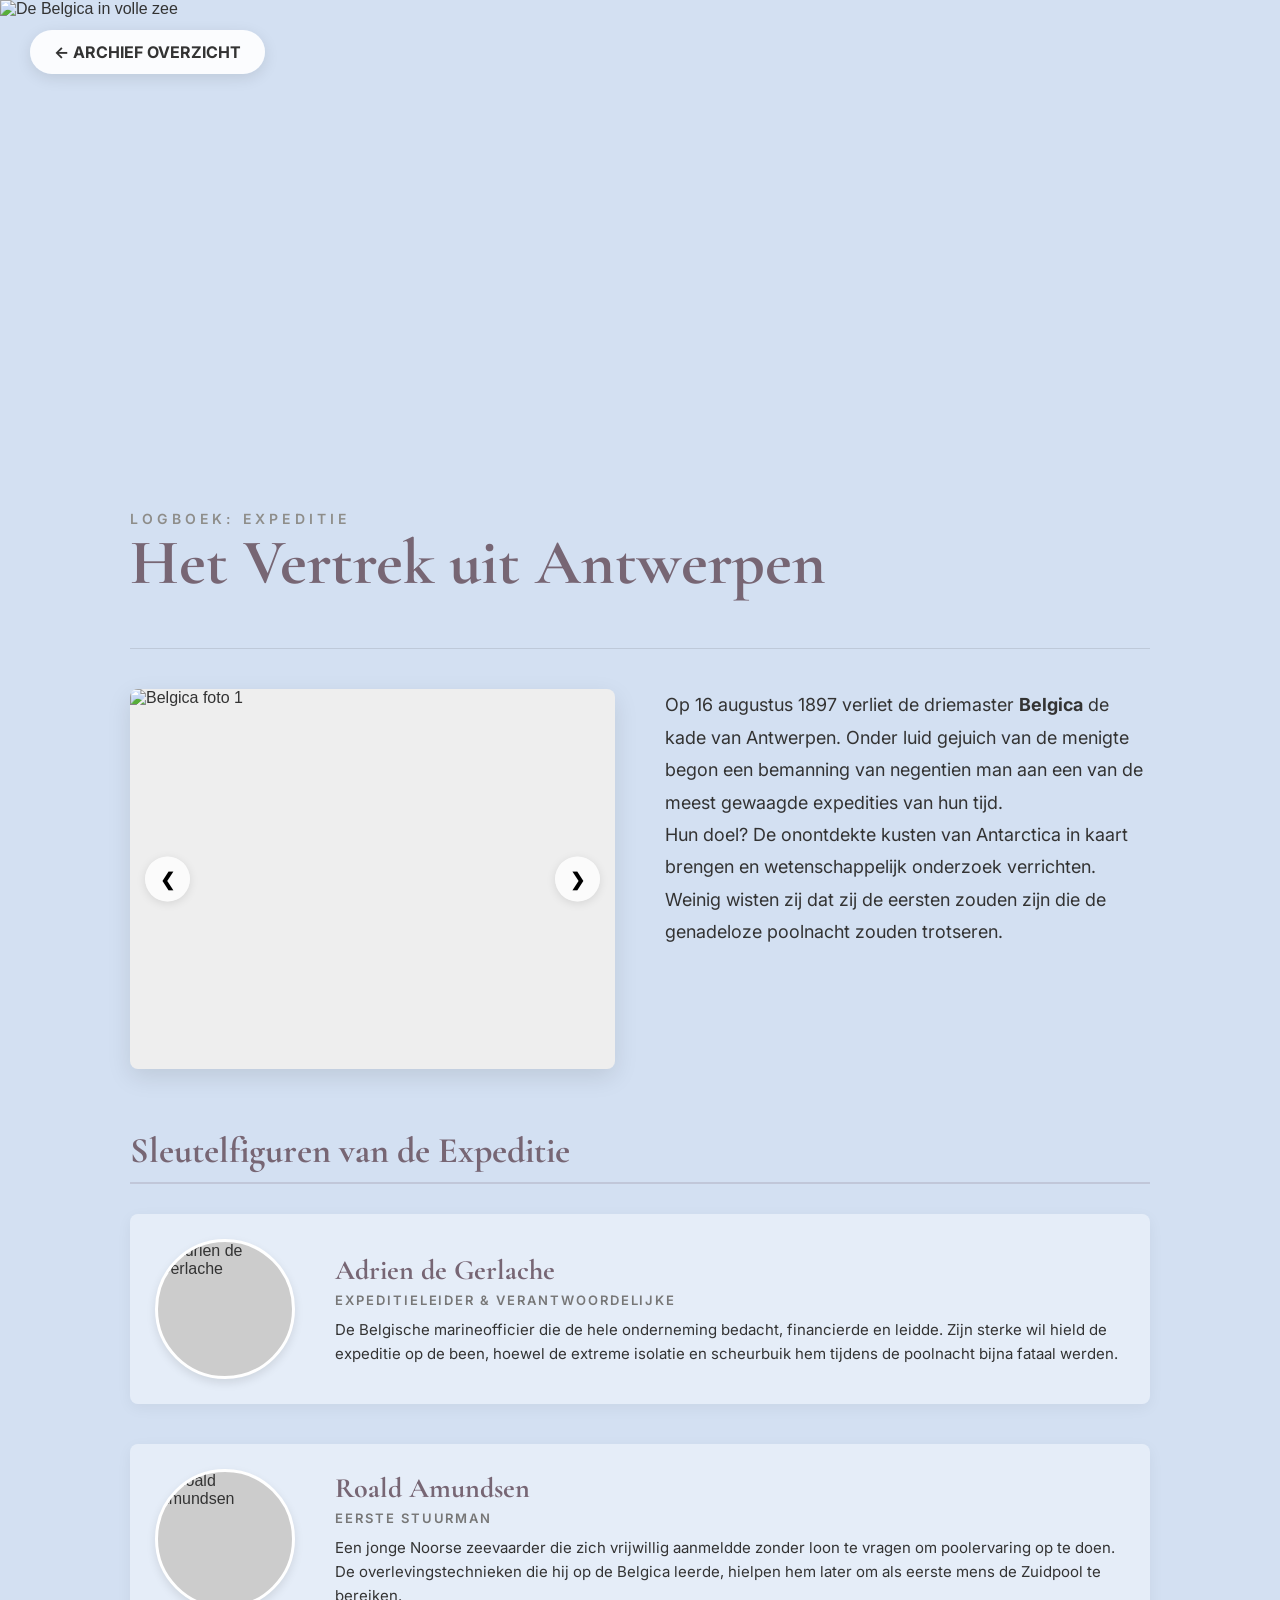
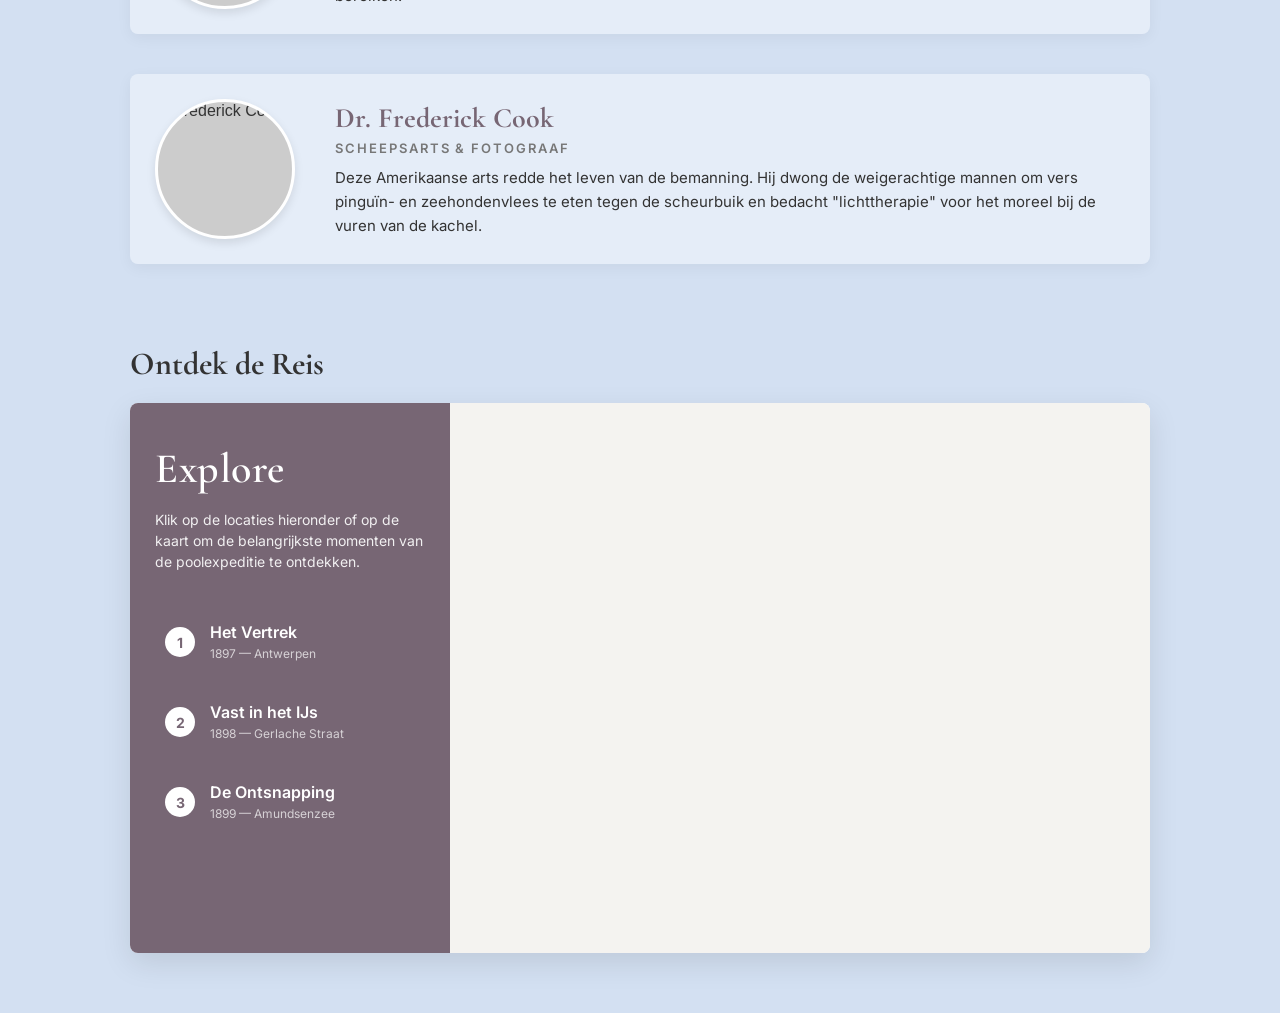
==== belgicakaart.html @ 5bc971d2 "Add files via upload" ====
<!DOCTYPE html>
<html lang="nl">
<head>
    <meta charset="UTF-8">
    <meta name="viewport" content="width=device-width, initial-scale=1.0">
    <title>1897 - De Expeditie van de Belgica</title>
    <link href="https://fonts.googleapis.com/css2?family=Cormorant+Garamond:wght@600&family=Inter:wght@400;600&display=swap" rel="stylesheet">
    <link rel="stylesheet" href="style.css">
    
    <link rel="stylesheet" href="https://unpkg.com/leaflet@1.9.4/dist/leaflet.css" integrity="sha256-p4NxAoJBhIIN+hmNHrzRCf9tD/miZyoHS5obTRR9BMY=" crossorigin="" />

    <style>
        /* Basis Styling */
        body {
            background-color: rgb(211, 224, 242); 
            margin: 0;
            padding: 0;
            overflow-y: auto; 
            height: auto;
        }

        /* De Header Foto */
        .bleed-header {
            width: 100%;
            height: 50vh; 
            overflow: hidden;
            position: relative;
        }

        .bleed-header img {
            width: 100%;
            height: 100%;
            object-fit: cover; 
            display: block;
        }

        /* De Content Container */
        .content-container {
            max-width: 1100px; 
            margin: 0 auto;
            padding: 60px 40px;
            background-color: transparent;
        }

        .titel-sectie {
            border-bottom: 1px solid rgba(0,0,0,0.1);
            padding-bottom: 40px;
            margin-bottom: 40px;
        }

        .titel-sectie h1 {
            font-family: 'Cormorant Garamond', serif;
            font-size: 64px;
            color: rgb(119, 102, 116);
            margin: 0 0 10px 0;
            line-height: 1.1;
        }

        .titel-sectie .subtitel {
            font-family: 'Inter', sans-serif;
            font-size: 14px;
            letter-spacing: 0.3em;
            text-transform: uppercase;
            color: #8e8d8a;
            font-weight: 600;
        }

        /* Twee kolommen grid voor Carrousel + Tekst */
        .verhaal-grid {
            display: grid;
            grid-template-columns: 1fr 1fr; 
            gap: 50px; 
            align-items: start;
            margin-bottom: 60px;
        }

        .beschrijving {
            font-family: 'Inter', sans-serif;
            font-size: 18px;
            line-height: 1.8;
            color: #333;
        }

        /* Carrousel Styling */
        .carousel-box {
            position: relative;
            width: 100%;
            height: 380px; 
            background: #eee;
            border-radius: 8px;
            overflow: hidden;
            box-shadow: 0 8px 25px rgba(0,0,0,0.1);
        }

        .carousel-slides {
            width: 100%;
            height: 100%;
            position: relative;
        }

        .slide {
            position: absolute;
            inset: 0;
            opacity: 0;
            transition: opacity 0.5s ease-in-out; 
            object-fit: cover;
            width: 100%;
            height: 100%;
        }

        .slide.active {
            opacity: 1; 
        }

        .carousel-btn {
            position: absolute;
            top: 50%;
            transform: translateY(-50%);
            background: rgba(255, 255, 255, 0.8);
            border: none;
            width: 45px;
            height: 45px;
            border-radius: 50%;
            cursor: pointer;
            font-size: 18px;
            font-weight: bold;
            display: flex;
            align-items: center;
            justify-content: center;
            box-shadow: 0 2px 10px rgba(0,0,0,0.1);
            transition: 0.2s;
            z-index: 10;
        }

        .carousel-btn:hover {
            background: #ffffff;
            transform: translateY(-50%) scale(1.1);
        }

        .btn-prev { left: 15px; }
        .btn-next { right: 15px; }

        /* --- NIEUW: Bemanning Sectie (Onder elkaar met tekst ernaast) --- */
        .sectie-titel {
            font-family: 'Cormorant Garamond', serif;
            font-size: 36px;
            color: rgb(119, 102, 116);
            margin-top: 60px;
            margin-bottom: 30px;
            border-bottom: 2px solid rgba(119, 102, 116, 0.2);
            padding-bottom: 10px;
        }

        .bemanning-lijst {
            display: flex;
            flex-direction: column;
            gap: 40px;
            margin-bottom: 80px;
        }

        .bemanand-lid {
            display: flex;
            align-items: center;
            gap: 40px;
            background: rgba(255, 255, 255, 0.4);
            padding: 25px;
            border-radius: 8px;
            box-shadow: 0 4px 15px rgba(0,0,0,0.05);
        }

        /* Ronde stijlvolle foto's van de crew */
        .crew-foto {
            width: 140px;
            height: 140px;
            border-radius: 50%;
            object-fit: cover;
            border: 3px solid white;
            box-shadow: 0 4px 10px rgba(0,0,0,0.1);
            flex-shrink: 0;
            background-color: #ccc; /* Fallback kleur */
        }

        .crew-info {
            font-family: 'Inter', sans-serif;
        }

        .crew-info h4 {
            font-family: 'Cormorant Garamond', serif;
            font-size: 28px;
            margin: 0 0 5px 0;
            color: rgb(119, 102, 116);
        }

        .crew-functie {
            font-size: 13px;
            text-transform: uppercase;
            letter-spacing: 0.15em;
            color: #777;
            font-weight: 600;
            margin-bottom: 10px;
            display: block;
        }

        .crew-biografie {
            font-size: 15px;
            line-height: 1.6;
            color: #333;
            margin: 0;
        }

        /* Kaart & Explore Layout */
        .kaart-sectie-wrapper {
            display: grid;
            grid-template-columns: 320px 1fr; 
            background: #fff;
            border-radius: 8px;
            box-shadow: 0 10px 30px rgba(0,0,0,0.1);
            overflow: hidden;
        }

        /* Linkerkant: Explore Zijbalk */
        .explore-sidebar {
            background-color: rgb(119, 102, 116); 
            color: white;
            padding: 40px 25px;
            font-family: 'Inter', sans-serif;
        }

        .explore-sidebar h2 {
            font-family: 'Cormorant Garamond', serif;
            font-size: 42px;
            margin: 0 0 15px 0;
            font-weight: 600;
            letter-spacing: 0.5px;
        }

        .explore-sidebar p {
            font-size: 14px;
            line-height: 1.5;
            opacity: 0.9;
            margin-bottom: 35px;
        }

        .explore-list {
            list-style: none;
            padding: 0;
            margin: 0;
        }

        .explore-item {
            display: flex;
            align-items: center;
            padding: 15px 10px;
            margin-bottom: 10px;
            cursor: pointer;
            border-radius: 6px;
            transition: background 0.2s ease, transform 0.2s ease;
        }

        .explore-item:hover {
            background: rgba(255, 255, 255, 0.15);
            transform: translateX(5px);
        }

        .explore-number {
            width: 30px;
            height: 30px;
            background-color: white;
            color: rgb(119, 102, 116);
            border-radius: 50%;
            display: flex;
            align-items: center;
            justify-content: center;
            font-weight: bold;
            font-size: 14px;
            margin-right: 15px;
            flex-shrink: 0;
        }

        .explore-text h3 {
            margin: 0;
            font-size: 16px;
            font-weight: 600;
        }
        
        .explore-text span {
            font-size: 12px;
            opacity: 0.7;
        }

        /* Rechterkant: De Leaflet Kaart */
        #map {
            width: 100%;
            height: 550px; 
            background-color: #f4f3f0;
        }

        .custom-pin {
            background-color: rgb(119, 102, 116);
            color: white;
            border: 2px solid white;
            border-radius: 50%;
            text-align: center;
            font-family: 'Inter', sans-serif;
            font-weight: bold;
            font-size: 14px;
            line-height: 26px; 
            box-shadow: 0 3px 10px rgba(0,0,0,0.3);
        }

        .leaflet-popup-content-wrapper {
            font-family: 'Inter', sans-serif;
            border-radius: 6px;
            padding: 5px;
        }
        
        .leaflet-popup-content h4 {
            font-family: 'Cormorant Garamond', serif;
            font-size: 20px;
            margin: 0 0 5px 0;
            color: rgb(119, 102, 116);
        }

        .leaflet-popup-content p {
            margin: 0;
            font-size: 13px;
            color: #555;
            line-height: 1.4;
        }

        /* Tijdlijn Styling */
        .tijdlijn-container {
            margin-top: 50px;
            background-color: rgb(119, 102, 116);
            padding: 30px 40px 40px 40px;
            border-radius: 8px;
            box-shadow: 0 8px 25px rgba(0,0,0,0.1);
            color: white;
            font-family: 'Inter', sans-serif;
            text-align: center;
        }

        .tijdlijn-titel {
            font-size: 12px;
            letter-spacing: 0.2em;
            text-transform: uppercase;
            opacity: 0.8;
            margin-bottom: 30px;
        }

        .tijdlijn-balk {
            position: relative;
            display: flex;
            justify-content: space-between;
            max-width: 800px;
            margin: 0 auto;
            padding-top: 15px;
        }

        .tijdlijn-balk::before {
            content: '';
            position: absolute;
            top: 22px;
            left: 0;
            width: 100%;
            height: 3px;
            background-color: rgba(255, 255, 255, 0.4);
            z-index: 1;
        }

        .tijdlijn-punt {
            position: relative;
            z-index: 2;
            cursor: pointer;
            display: flex;
            flex-direction: column;
            align-items: center;
            width: 80px;
        }

        .tijdlijn-bol {
            width: 16px;
            height: 16px;
            background-color: white;
            border: 4px solid rgb(119, 102, 116);
            border-radius: 50%;
            transition: transform 0.2s, background-color 0.2s;
        }

        .tijdlijn-jaar {
            margin-top: 12px;
            font-weight: bold;
            font-size: 16px;
        }

        .tijdlijn-punt:hover .tijdlijn-bol {
            transform: scale(1.3);
            background-color: rgb(211, 224, 242);
        }

        /* Terug Knop */
        .terug-knop {
            position: fixed;
            top: 30px;
            left: 30px;
            z-index: 100;
            background: rgba(255,255,255,0.9);
            padding: 12px 24px;
            border-radius: 40px;
            text-decoration: none;
            color: #333;
            font-family: 'Inter', sans-serif;
            font-weight: bold;
            box-shadow: 0 4px 15px rgba(0,0,0,0.1);
            transition: 0.3s;
        }

        .terug-knop:hover {
            transform: scale(1.05);
            background: #fff;
        }
    </style>
</head>
<body>

    <a href="index.html" class="terug-knop">← ARCHIEF OVERZICHT</a>

    <header class="bleed-header">
        <img src="images/3142_belgica.jpg" alt="De Belgica in volle zee">
    </header>

    <main class="content-container">
        <section class="titel-sectie">
            <span class="subtitel">Logboek: Expeditie</span>
            <h1>Het Vertrek uit Antwerpen</h1>
        </section>

        <div class="verhaal-grid">
            <div class="carousel-box">
                <button class="carousel-btn btn-prev" onclick="changeSlide(-1)">❮</button>
                <button class="carousel-btn btn-next" onclick="changeSlide(1)">❯</button>
                
                <div class="carousel-slides">
                    <img src="images/5318_belgica-in-antwerpen.jpg" class="slide active" alt="Belgica foto 1">
                    <img src="images/5602_belgica.jpg" class="slide" alt="Belgica foto 2">
                    <img src="images/3146_belgica.jpg" class="slide" alt="Belgica foto 3">
                    <img src="images/8995_de-belgica-in-oostende-in-1905.jpg" class="slide" alt="Belgica foto 4">
                </div>
            </div>

            <section class="beschrijving">
                <p>
                    Op 16 augustus 1897 verliet de driemaster <strong>Belgica</strong> de kade van Antwerpen. 
                    Onder luid gejuich van de menigte begon een bemanning van negentien man aan een van de 
                    meest gewaagde expedities van hun tijd. 
                </p>
                <p>
                    Hun doel? De onontdekte kusten van Antarctica in kaart brengen en wetenschappelijk onderzoek 
                    verrichten. Weinig wisten zij dat zij de eersten zouden zijn die de genadeloze poolnacht 
                    zouden trotseren.
                </p>
            </section>
        </div>

        <h3 class="sectie-titel">Sleutelfiguren van de Expeditie</h3>
        <div class="bemanning-lijst">
            
            <div class="bemanand-lid">
                <img src="images/3141_adrien-de-gerlache.jpg" alt="Adrien de Gerlache" class="crew-foto">
                <div class="crew-info">
                    <h4>Adrien de Gerlache</h4>
                    <span class="crew-functie">Expeditieleider & Verantwoordelijke</span>
                    <p class="crew-biografie">
                        De Belgische marineofficier die de hele onderneming bedacht, financierde en leidde. Zijn sterke wil hield de expeditie op de been, hoewel de extreme isolatie en scheurbuik hem tijdens de poolnacht bijna fataal werden.
                    </p>
                </div>
            </div>

            <div class="bemanand-lid">
                <img src="images/12496_roald-amundsen.jpg" alt="Roald Amundsen" class="crew-foto">
                <div class="crew-info">
                    <h4>Roald Amundsen</h4>
                    <span class="crew-functie">Eerste Stuurman</span>
                    <p class="crew-biografie">
                        Een jonge Noorse zeevaarder die zich vrijwillig aanmeldde zonder loon te vragen om poolervaring op te doen. De overlevingstechnieken die hij op de Belgica leerde, hielpen hem later om als eerste mens de Zuidpool te bereiken.
                    </p>
                </div>
            </div>

            <div class="bemanand-lid">
                <img src="images/12500_frederick-albert-cook.jpg" alt="Frederick Cook" class="crew-foto">
                <div class="crew-info">
                    <h4>Dr. Frederick Cook</h4>
                    <span class="crew-functie">Scheepsarts & Fotograaf</span>
                    <p class="crew-biografie">
                        Deze Amerikaanse arts redde het leven van de bemanning. Hij dwong de weigerachtige mannen om vers pinguïn- en zeehondenvlees te eten tegen de scheurbuik en bedacht "lichttherapie" voor het moreel bij de vuren van de kachel.
                    </p>
                </div>
            </div>

        </div>


        <h3 style="font-family: 'Cormorant Garamond'; font-size: 32px; margin-bottom: 20px;">Ontdek de Reis</h3>
        <div class="kaart-sectie-wrapper">
            
            <aside class="explore-sidebar">
                <h2>Explore</h2>
                <p>Klik op de locaties hieronder of op de kaart om de belangrijkste momenten van de poolexpeditie te ontdekken.</p>
                
                <ul class="explore-list">
                    <li class="explore-item" onclick="focusOnMarker(0)">
                        <div class="explore-number">1</div>
                        <div class="explore-text">
                            <h3>Het Vertrek</h3>
                            <span>1897 — Antwerpen</span>
                        </div>
                    </li>
                    <li class="explore-item" onclick="focusOnMarker(1)">
                        <div class="explore-number">2</div>
                        <div class="explore-text">
                            <h3>Vast in het IJs</h3>
                            <span>1898 — Gerlache Straat</span>
                        </div>
                    </li>
                    <li class="explore-item" onclick="focusOnMarker(2)">
                        <div class="explore-number">3</div>
                        <div class="explore-text">
                            <h3>De Ontsnapping</h3>
                            <span>1899 — Amundsenzee</span>
                        </div>
                    </li>
                </ul>
            </aside>

            <div id="map"></div>
        </div>

        

    </main>

    <script src="https://unpkg.com/leaflet@1.9.4/dist/leaflet.js" integrity="sha256-20nQCchB9co0qIjJZRGuk2/Z9VM+kNiyxNV1lvTlZBo=" crossorigin=""></script>

    <script>
        /* --- CAROUSEL LOGICA --- */
        let currentSlide = 0;
        const slides = document.querySelectorAll('.slide');

        function changeSlide(direction) {
            slides[currentSlide].classList.remove('active');
            currentSlide = (currentSlide + direction + slides.length) % slides.length;
            slides[currentSlide].classList.add('active');
        }

        /* --- INTERACTIEVE KAART LOGICA (LEAFLET) --- */
        const map = L.map('map').setView([-22.0, -35.0], 2);

        L.tileLayer('https://{s}.basemaps.cartocdn.com/light_all/{z}/{x}/{y}{r}.png', {
            attribution: '&copy; OpenStreetMap &copy; CARTO'
        }).addTo(map);

        const routePoints = [
            [51.2213, 4.4051],   
            [51.2305, 2.9200],   
            [28.2916, -16.6291], 
            [-22.9068, -43.1729],
            [-54.8019, -68.3030],
            [-64.7500, -62.5000],
            [-71.5000, -86.0000] 
        ];

        const routeLine = L.polyline(routePoints, {
            color: 'rgb(119, 102, 116)', 
            weight: 3,
            dashArray: '6, 8', 
            opacity: 0.85
        }).addTo(map);

        const markerStorage = [];

        const markerData = [
            {
                coords: [51.2213, 4.4051],
                title: '1897 - Het Grote Vertrek',
                desc: 'Op 16 augustus 1897 verlaat de Belgica onder luid gejuich de kade van Antwerpen om koers te zetten naar het onbekende Zuidpoolgebied.'
            },
            {
                coords: [-64.7500, -62.5000],
                title: '1898 - Vast in het Pakijs',
                desc: 'Het schip raakt hopeloos ingesloten door het ijs bij Antarctica. De bemanning moet als allereerste ter wereld de loodzware, donkere poolnacht doorstaan.'
            },
            {
                coords: [-71.5000, -86.0000],
                title: '1899 - De Vrijheid Tegemoet',
                desc: 'Na maanden in de ijsgreep te hebben geleefd, slaagt de bemanning er op miraculeuze wijze in om met de hand een kanaal te zagen en het schip te bevrijden.'
            }
        ];

        markerData.forEach((data, index) => {
            const pinNumber = index + 1;
            
            const customIcon = L.divIcon({
                className: 'custom-pin',
                html: pinNumber,
                iconSize: [30, 30],
                iconAnchor: [15, 15]
            });

            const marker = L.marker(data.coords, { icon: customIcon }).addTo(map);
            
            marker.bindPopup(`
                <h4>${data.title}</h4>
                <p>${data.desc}</p>
            `);

            markerStorage.push(marker);
        });

        function focusOnMarker(index) {
            const targetMarker = markerStorage[index];
            const targetCoords = markerData[index].coords;
            
            map.setView(targetCoords, 5, {
                animate: true,
                duration: 1.2
            });
            
            setTimeout(() => {
                targetMarker.openPopup();
            }, 600);
        }
    </script>
</body>
</html>
---- style.css ----
/* ==========================================================================
   Basis Instellingen & Layout
   ========================================================================== */
* {
    box-sizing: border-box;
    margin: 0;
    padding: 0;
}

body {
    font-family: 'Segoe UI', Tahoma, Geneva, Verdana, sans-serif;
    background-color: rgb(184, 203, 214); 
    color: #333;
    overflow: hidden; 
    height: 100vh;
    display: flex;
    flex-direction: column;
}

/* Styling voor de interactieve handjes */
.touch-icon-img {
    height: 40px;       /* Iets compacter gemaakt */
    width: auto;        
    object-fit: contain;
    vertical-align: middle;
}

/* De witte instructiebalk bovenaan */
.instructie-bar {
    background: #ffffff;
    padding: 12px;      /* Iets minder dikke balk */
    display: flex;
    justify-content: center;
    align-items: center;
    gap: 25px;          
    box-shadow: 0 4px 6px rgba(0,0,0,0.05);
    z-index: 10;
    flex-shrink: 0;     
}

/* ==========================================================================
   Horizontale Scroll Container (De kaarten-rij)
   ========================================================================== */
.scroll-container {
    display: flex;
    flex-direction: row;
    overflow-x: auto;          
    overflow-y: hidden;        
    flex-grow: 1;              
    align-items: center;       
    padding: 0 50px;           /* Iets meer ademruimte aan de zijkanten */
    gap: 40px;
    scroll-behavior: smooth;
    -webkit-overflow-scrolling: touch; 
    scroll-snap-type: x mandatory; 
    background-color: rgb(184, 203, 214); 
}

/* Verberg de scrollbalken voor alle browsers */
.scroll-container::-webkit-scrollbar {
    display: none; 
}

.scroll-container {
    -ms-overflow-style: none;  
    scrollbar-width: none;     
}

/* ==========================================================================
   De Archief Kaarten & Links
   ========================================================================== */
.kaart-link {
    text-decoration: none !important; 
    color: inherit;
    flex: 0 0 450px;           /* Behoudt de rotsvaste breedte van 450px */
    scroll-snap-align: center; 
    display: block;
}

.archief-kaart {
    background: rgb(248, 242, 226); 
    border: 1px solid #d8d3c5;
    border-radius: 12px;       
    height: 62vh;              /* Iets verhoogd (was 55vh) voor extra tekst-ruimte */
    min-height: 480px;         
    max-height: 580px;         
    display: flex;
    flex-direction: column;
    box-shadow: 0 12px 28px rgba(0,0,0,0.08);
    white-space: normal;       
    overflow: hidden;          
    transition: transform 0.3s ease, box-shadow 0.3s ease;
}

.archief-kaart:hover {
    transform: translateY(-5px);
    box-shadow: 0 18px 35px rgba(0,0,0,0.12);
}

.kaart-beeld {
    width: 100%;
    height: 45%;               /* Teruggebracht naar 45% zodat de tekst meer ruimte krijgt */
    background-size: cover;
    background-position: center;
    background-color: #bbb; 
}

.kaart-content {
    padding: 25px;
    flex-grow: 1;              /* Vult automatisch alle resterende ruimte onder de foto op */
    display: flex;
    flex-direction: column;
    gap: 6px;                  /* Iets compactere afstand tussen elementen */
    box-sizing: border-box;
    overflow-y: auto;          /* Mocht de tekst écht te lang zijn, dan scrollt de kaart intern in plaats van te breken */
}

.jaar-tag {
    font-weight: bold;
    color: #8e8d8a;
    font-size: 1.1rem;         /* Fractie kleiner voor een betere balans */
}

.kaart-content h2 {
    font-size: 1.6rem;         /* Was 1.8rem, oogt nu minder schreeuwerig en past beter */
    color: rgb(119, 102, 116); 
    line-height: 1.3;
    margin: 2px 0;
}

.kaart-content p {
    color: #444444;            /* Iets donkerder grijs voor betere leesbaarheid */
    line-height: 1.5;
    font-size: 0.95rem;        /* Iets verkleind zodat lange verhalen soepel passen */
}

/* ==========================================================================
   Globale Tijdlijn Onderaan (Gecorrigeerd & Kleiner)
   ========================================================================== */
.globale-tijdlijn {
    height: 90px;              /* Slanker gemaakt (was 120px) */
    background-color: rgb(184, 203, 214) !important; 
    position: relative;
    display: flex;
    align-items: center;
    justify-content: center;
    padding: 0 10%;
    margin-top: auto;   
    flex-shrink: 0;     
}

.tijdlijn-lijn {
    position: absolute;
    width: 80%;
    height: 4px;
    background: #ffffff; 
    z-index: 1;
}

.tijdlijn-punten {
    position: relative;
    width: 80%;
    display: flex;
    justify-content: space-between;
    z-index: 2;
}

.tijdlijn-punt {
    width: 18px;               /* Iets verkleind passend bij de slankere balk */
    height: 18px;
    background: #ffffff;
    border: 4px solid #8e8d8a;
    border-radius: 50%;
    cursor: pointer;
    position: relative;
    transition: all 0.3s ease;
}

.tijdlijn-punt.actief {
    border-color: rgb(119, 102, 116);
    background: rgb(119, 102, 116);
    transform: scale(1.25);
}

.tijdlijn-punt::after {
    content: attr(data-jaar);
    position: absolute;
    top: 26px;                 /* Iets omhoog gehaald vanwege de compactere balk */
    left: 50%;
    transform: translateX(-50%);
    font-weight: bold;
    font-size: 1rem;           /* Iets subtieler lettertype voor de jaartallen */
    color: #ffffff; 
}
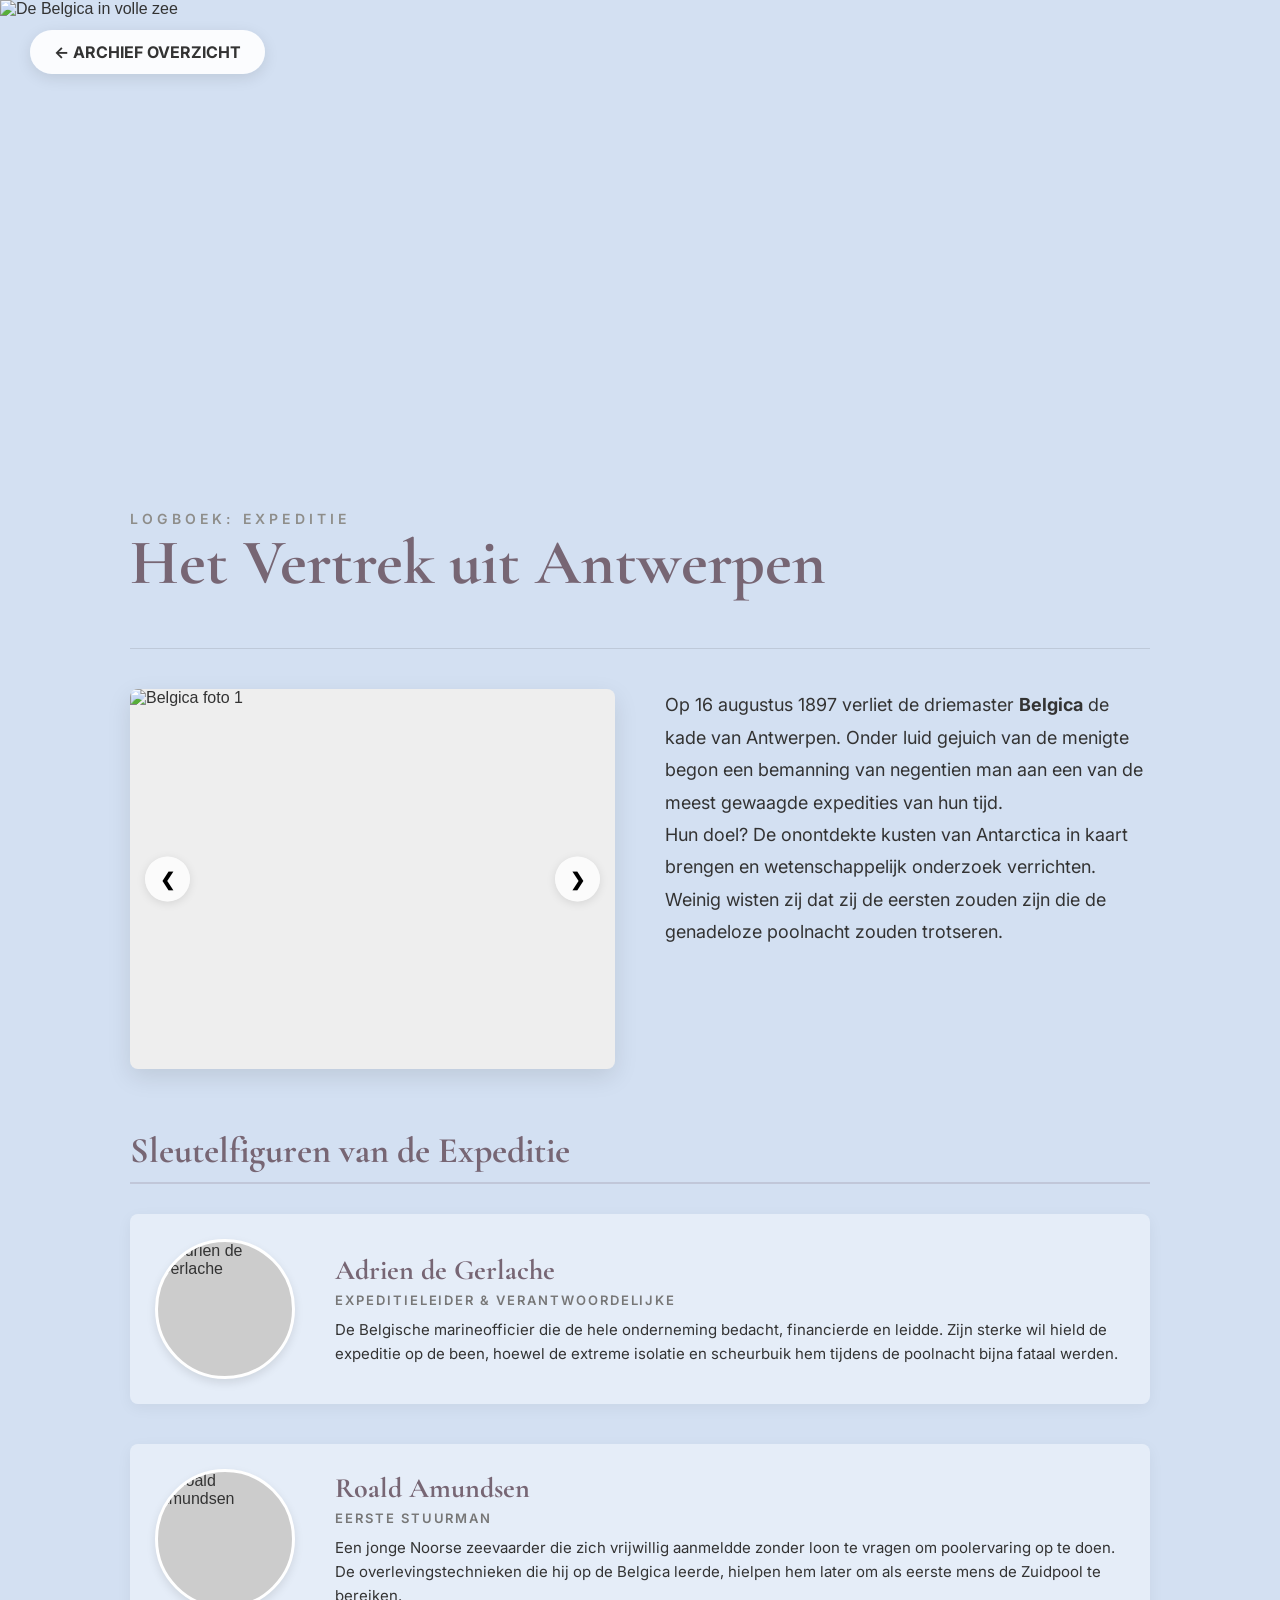
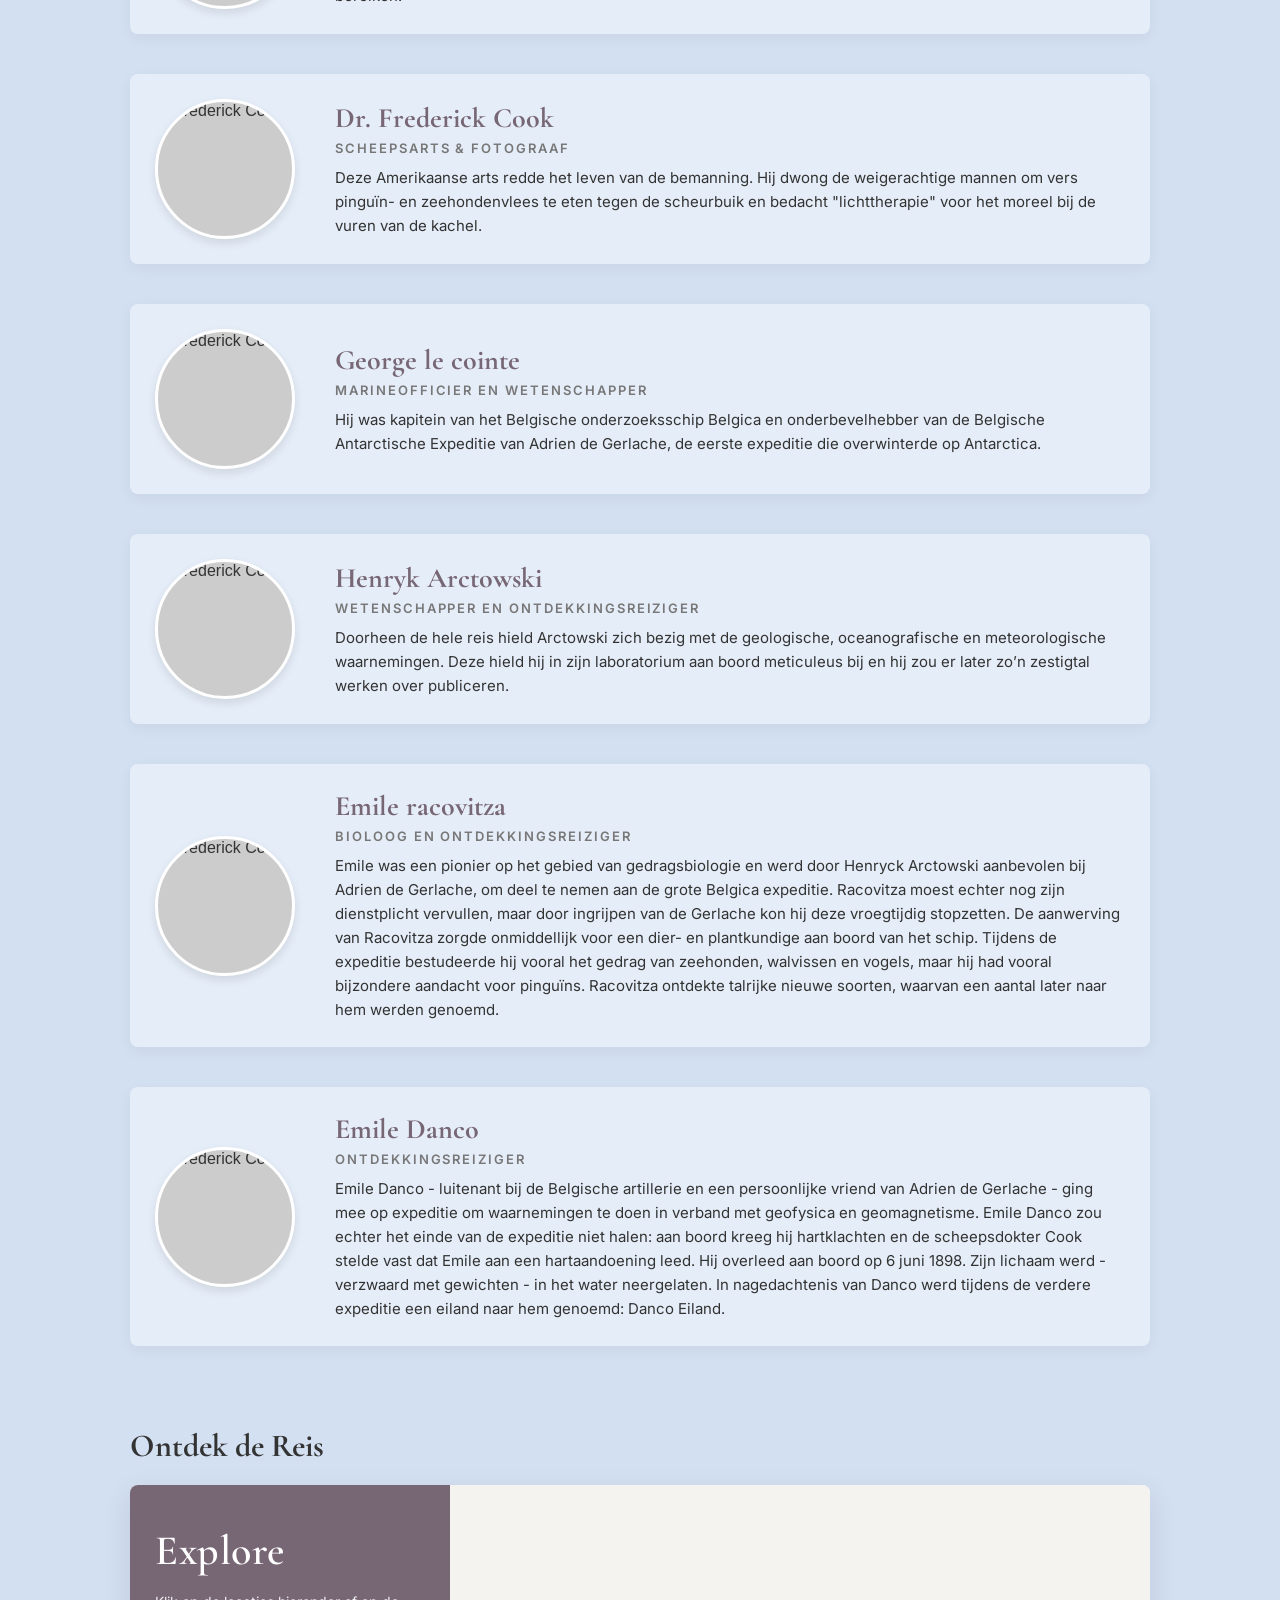
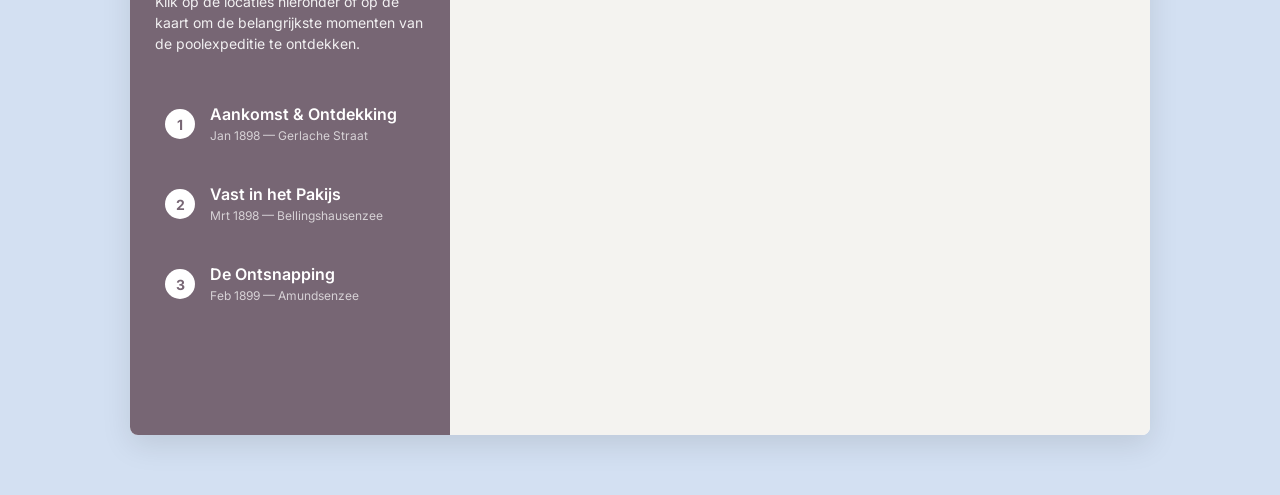
==== commit f1170944: "Add files via upload" ====
--- a/belgicakaart.html
+++ b/belgicakaart.html
@@ -426,7 +426,7 @@
     <a href="index.html" class="terug-knop">← ARCHIEF OVERZICHT</a>
 
     <header class="bleed-header">
-        <img src="images/3142_belgica.jpg" alt="De Belgica in volle zee">
+        <img src="/images/3142_belgica.jpg" alt="De Belgica in volle zee">
     </header>
 
     <main class="content-container">
@@ -441,10 +441,10 @@
                 <button class="carousel-btn btn-next" onclick="changeSlide(1)">❯</button>
                 
                 <div class="carousel-slides">
-                    <img src="images/5318_belgica-in-antwerpen.jpg" class="slide active" alt="Belgica foto 1">
-                    <img src="images/5602_belgica.jpg" class="slide" alt="Belgica foto 2">
-                    <img src="images/3146_belgica.jpg" class="slide" alt="Belgica foto 3">
-                    <img src="images/8995_de-belgica-in-oostende-in-1905.jpg" class="slide" alt="Belgica foto 4">
+                    <img src="/images/5318_belgica-in-antwerpen.jpg" class="slide active" alt="Belgica foto 1">
+                    <img src="/images/5602_belgica.jpg" class="slide" alt="Belgica foto 2">
+                    <img src="/images/3146_belgica.jpg" class="slide" alt="Belgica foto 3">
+                    <img src="/images/8995_de-belgica-in-oostende-in-1905.jpg" class="slide" alt="Belgica foto 4">
                 </div>
             </div>
 
@@ -466,7 +466,7 @@
         <div class="bemanning-lijst">
             
             <div class="bemanand-lid">
-                <img src="images/3141_adrien-de-gerlache.jpg" alt="Adrien de Gerlache" class="crew-foto">
+                <img src="/images/3141_adrien-de-gerlache.jpg" alt="Adrien de Gerlache" class="crew-foto">
                 <div class="crew-info">
                     <h4>Adrien de Gerlache</h4>
                     <span class="crew-functie">Expeditieleider & Verantwoordelijke</span>
@@ -477,7 +477,7 @@
             </div>
 
             <div class="bemanand-lid">
-                <img src="images/12496_roald-amundsen.jpg" alt="Roald Amundsen" class="crew-foto">
+                <img src="/images/12496_roald-amundsen.jpg" alt="Roald Amundsen" class="crew-foto">
                 <div class="crew-info">
                     <h4>Roald Amundsen</h4>
                     <span class="crew-functie">Eerste Stuurman</span>
@@ -488,12 +488,61 @@
             </div>
 
             <div class="bemanand-lid">
-                <img src="images/12500_frederick-albert-cook.jpg" alt="Frederick Cook" class="crew-foto">
+                <img src="/images/12500_frederick-albert-cook.jpg" alt="Frederick Cook" class="crew-foto">
                 <div class="crew-info">
                     <h4>Dr. Frederick Cook</h4>
                     <span class="crew-functie">Scheepsarts & Fotograaf</span>
                     <p class="crew-biografie">
                         Deze Amerikaanse arts redde het leven van de bemanning. Hij dwong de weigerachtige mannen om vers pinguïn- en zeehondenvlees te eten tegen de scheurbuik en bedacht "lichttherapie" voor het moreel bij de vuren van de kachel.
+                    </p>
+                </div>
+            </div>
+
+            <div class="bemanand-lid">
+                <img src="/images/12498_george-lecointe.jpg" alt="Frederick Cook" class="crew-foto">
+                <div class="crew-info">
+                    <h4>George le cointe</h4>
+                    <span class="crew-functie">Marineofficier en Wetenschapper</span>
+                    <p class="crew-biografie">
+                        Hij was kapitein van het Belgische onderzoeksschip Belgica en onderbevelhebber van de Belgische Antarctische Expeditie van Adrien de Gerlache, de eerste expeditie die overwinterde op Antarctica.
+                    </p>
+                </div>
+            </div>
+
+             <div class="bemanand-lid">
+                <img src="/images/12499_henryck-arctowski.jpg" alt="Frederick Cook" class="crew-foto">
+                <div class="crew-info">
+                    <h4>Henryk Arctowski</h4>
+                    <span class="crew-functie">Wetenschapper en Ontdekkingsreiziger</span>
+                    <p class="crew-biografie">
+                        Doorheen de hele reis hield Arctowski zich bezig met de geologische, oceanografische en meteorologische waarnemingen. Deze hield hij in zijn laboratorium aan boord meticuleus bij en hij zou er later zo’n zestigtal werken over publiceren.
+                    </p>
+                </div>
+            </div>
+
+             <div class="bemanand-lid">
+                <img src="/images/12501_emile-racovitza.jpg" alt="Frederick Cook" class="crew-foto">
+                <div class="crew-info">
+                    <h4>Emile racovitza</h4>
+                    <span class="crew-functie">Bioloog en Ontdekkingsreiziger</span>
+                    <p class="crew-biografie">
+                        Emile was een pionier op het gebied van gedragsbiologie en werd door Henryck Arctowski aanbevolen bij Adrien de Gerlache, om deel te nemen aan de grote Belgica expeditie. Racovitza moest echter nog zijn dienstplicht vervullen, maar door ingrijpen van de Gerlache kon hij deze vroegtijdig stopzetten.
+
+De aanwerving van Racovitza zorgde onmiddellijk voor een dier- en plantkundige aan boord van het schip. Tijdens de expeditie bestudeerde hij vooral het gedrag van zeehonden, walvissen en vogels, maar hij had vooral bijzondere aandacht voor pinguïns. Racovitza ontdekte talrijke nieuwe soorten, waarvan een aantal later naar hem werden genoemd.
+                    </p>
+                </div>
+            </div>
+
+             <div class="bemanand-lid">
+                <img src="/images/12513_emile-danco.jpg" alt="Frederick Cook" class="crew-foto">
+                <div class="crew-info">
+                    <h4>Emile Danco</h4>
+                    <span class="crew-functie">Ontdekkingsreiziger</span>
+                    <p class="crew-biografie">
+                        Emile Danco - luitenant bij de Belgische artillerie en een persoonlijke vriend van Adrien de Gerlache - ging mee op expeditie om waarnemingen te doen in verband met geofysica en geomagnetisme.
+Emile Danco zou echter het einde van de expeditie niet halen: aan boord kreeg hij hartklachten en de scheepsdokter Cook stelde vast dat Emile aan een hartaandoening leed. Hij overleed aan boord op 6 juni 1898. Zijn lichaam werd - verzwaard met gewichten - in het water neergelaten.
+
+In nagedachtenis van Danco werd tijdens de verdere expeditie een eiland naar hem genoemd: Danco Eiland.
                     </p>
                 </div>
             </div>
@@ -509,28 +558,28 @@
                 <p>Klik op de locaties hieronder of op de kaart om de belangrijkste momenten van de poolexpeditie te ontdekken.</p>
                 
                 <ul class="explore-list">
-                    <li class="explore-item" onclick="focusOnMarker(0)">
-                        <div class="explore-number">1</div>
-                        <div class="explore-text">
-                            <h3>Het Vertrek</h3>
-                            <span>1897 — Antwerpen</span>
-                        </div>
-                    </li>
-                    <li class="explore-item" onclick="focusOnMarker(1)">
-                        <div class="explore-number">2</div>
-                        <div class="explore-text">
-                            <h3>Vast in het IJs</h3>
-                            <span>1898 — Gerlache Straat</span>
-                        </div>
-                    </li>
-                    <li class="explore-item" onclick="focusOnMarker(2)">
-                        <div class="explore-number">3</div>
-                        <div class="explore-text">
-                            <h3>De Ontsnapping</h3>
-                            <span>1899 — Amundsenzee</span>
-                        </div>
-                    </li>
-                </ul>
+    <li class="explore-item" onclick="focusOnMarker(0)">
+        <div class="explore-number">1</div>
+        <div class="explore-text">
+            <h3>Aankomst & Ontdekking</h3>
+            <span>Jan 1898 — Gerlache Straat</span>
+        </div>
+    </li>
+    <li class="explore-item" onclick="focusOnMarker(1)">
+        <div class="explore-number">2</div>
+        <div class="explore-text">
+            <h3>Vast in het Pakijs</h3>
+            <span>Mrt 1898 — Bellingshausenzee</span>
+        </div>
+    </li>
+    <li class="explore-item" onclick="focusOnMarker(2)">
+        <div class="explore-number">3</div>
+        <div class="explore-text">
+            <h3>De Ontsnapping</h3>
+            <span>Feb 1899 — Amundsenzee</span>
+        </div>
+    </li>
+</ul>
             </aside>
 
             <div id="map"></div>
--- a/style.css
+++ b/style.css
@@ -191,4 +191,10 @@
     font-weight: bold;
     font-size: 1rem;           /* Iets subtieler lettertype voor de jaartallen */
     color: #ffffff; 
-}+}
+
+#mapAntarctica {
+            width: 100%;
+            height: 550px; 
+            background-color: #f4f3f0;
+        }
